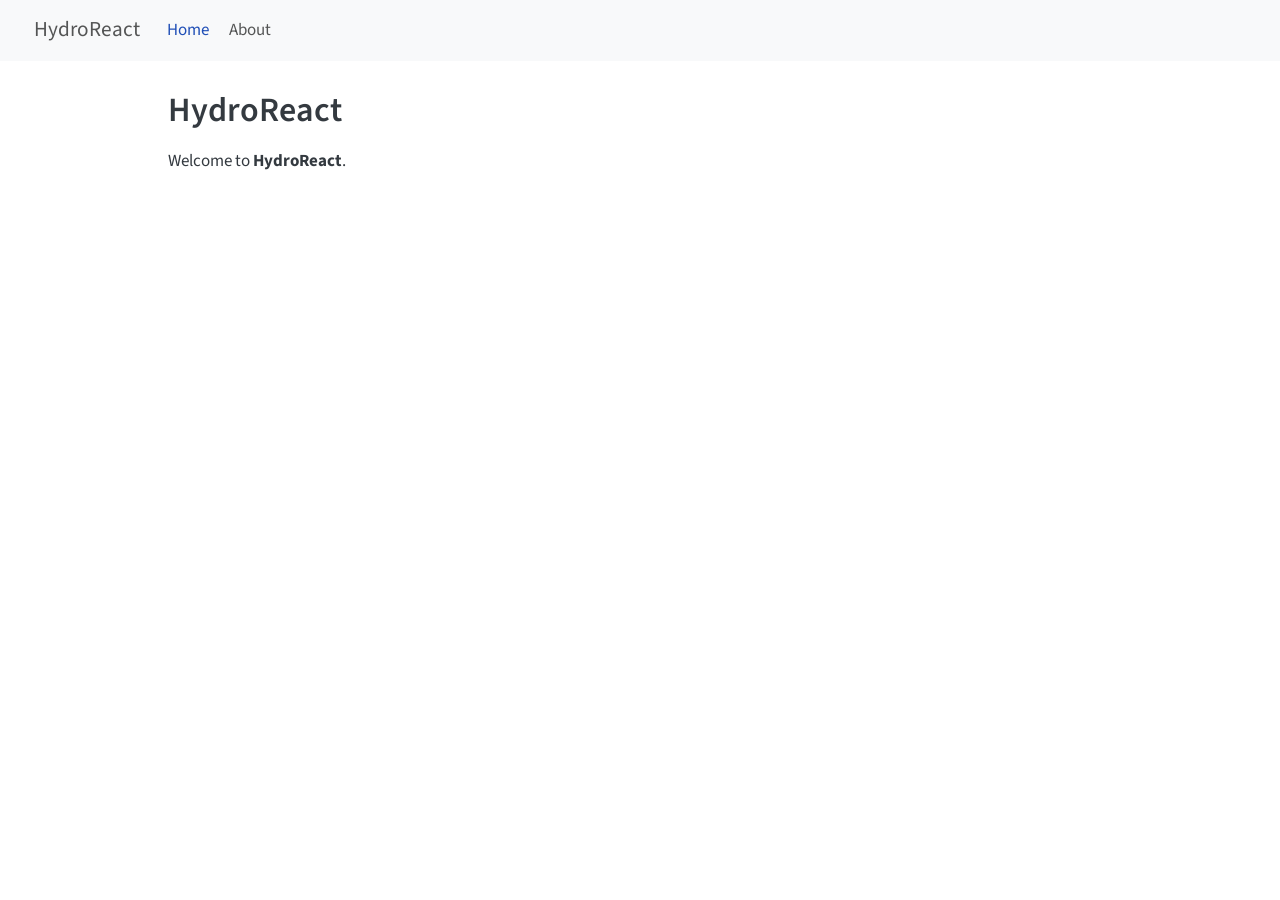
==== docs/index.html @ 9f64e788 "Update site" ====
<!DOCTYPE html>
<html xmlns="http://www.w3.org/1999/xhtml" lang="en" xml:lang="en"><head>

<meta charset="utf-8">
<meta name="generator" content="quarto-1.8.25">

<meta name="viewport" content="width=device-width, initial-scale=1.0, user-scalable=yes">


<title>HydroReact</title>
<style>
code{white-space: pre-wrap;}
span.smallcaps{font-variant: small-caps;}
div.columns{display: flex; gap: min(4vw, 1.5em);}
div.column{flex: auto; overflow-x: auto;}
div.hanging-indent{margin-left: 1.5em; text-indent: -1.5em;}
ul.task-list{list-style: none;}
ul.task-list li input[type="checkbox"] {
  width: 0.8em;
  margin: 0 0.8em 0.2em -1em; /* quarto-specific, see https://github.com/quarto-dev/quarto-cli/issues/4556 */ 
  vertical-align: middle;
}
</style>


<script src="site_libs/quarto-nav/quarto-nav.js"></script>
<script src="site_libs/quarto-nav/headroom.min.js"></script>
<script src="site_libs/clipboard/clipboard.min.js"></script>
<script src="site_libs/quarto-search/autocomplete.umd.js"></script>
<script src="site_libs/quarto-search/fuse.min.js"></script>
<script src="site_libs/quarto-search/quarto-search.js"></script>
<meta name="quarto:offset" content="./">
<script src="site_libs/quarto-html/quarto.js" type="module"></script>
<script src="site_libs/quarto-html/tabsets/tabsets.js" type="module"></script>
<script src="site_libs/quarto-html/axe/axe-check.js" type="module"></script>
<script src="site_libs/quarto-html/popper.min.js"></script>
<script src="site_libs/quarto-html/tippy.umd.min.js"></script>
<script src="site_libs/quarto-html/anchor.min.js"></script>
<link href="site_libs/quarto-html/tippy.css" rel="stylesheet">
<link href="site_libs/quarto-html/quarto-syntax-highlighting-7b89279ff1a6dce999919e0e67d4d9ec.css" rel="stylesheet" id="quarto-text-highlighting-styles">
<script src="site_libs/bootstrap/bootstrap.min.js"></script>
<link href="site_libs/bootstrap/bootstrap-icons.css" rel="stylesheet">
<link href="site_libs/bootstrap/bootstrap-2e584f19560319f015f39d931eff79dd.min.css" rel="stylesheet" append-hash="true" id="quarto-bootstrap" data-mode="light">
<script id="quarto-search-options" type="application/json">{
  "location": "navbar",
  "copy-button": false,
  "collapse-after": 3,
  "panel-placement": "end",
  "type": "overlay",
  "limit": 50,
  "keyboard-shortcut": [
    "f",
    "/",
    "s"
  ],
  "show-item-context": false,
  "language": {
    "search-no-results-text": "No results",
    "search-matching-documents-text": "matching documents",
    "search-copy-link-title": "Copy link to search",
    "search-hide-matches-text": "Hide additional matches",
    "search-more-match-text": "more match in this document",
    "search-more-matches-text": "more matches in this document",
    "search-clear-button-title": "Clear",
    "search-text-placeholder": "",
    "search-detached-cancel-button-title": "Cancel",
    "search-submit-button-title": "Submit",
    "search-label": "Search"
  }
}</script>


</head>

<body class="nav-fixed quarto-light">

<div id="quarto-search-results"></div>
  <header id="quarto-header" class="headroom fixed-top">
    <nav class="navbar navbar-expand-lg " data-bs-theme="dark">
      <div class="navbar-container container-fluid">
      <div class="navbar-brand-container mx-auto">
    <a href="./index.html" class="navbar-brand navbar-brand-logo">
    </a>
    <a class="navbar-brand" href="./index.html">
    <span class="navbar-title">HydroReact</span>
    </a>
  </div>
            <div id="quarto-search" class="" title="Search"></div>
          <button class="navbar-toggler" type="button" data-bs-toggle="collapse" data-bs-target="#navbarCollapse" aria-controls="navbarCollapse" role="menu" aria-expanded="false" aria-label="Toggle navigation" onclick="if (window.quartoToggleHeadroom) { window.quartoToggleHeadroom(); }">
  <span class="navbar-toggler-icon"></span>
</button>
          <div class="collapse navbar-collapse" id="navbarCollapse">
            <ul class="navbar-nav navbar-nav-scroll me-auto">
  <li class="nav-item">
    <a class="nav-link active" href="./index.html" aria-current="page"> 
<span class="menu-text">Home</span></a>
  </li>  
  <li class="nav-item">
    <a class="nav-link" href="./about.html"> 
<span class="menu-text">About</span></a>
  </li>  
</ul>
          </div> <!-- /navcollapse -->
            <div class="quarto-navbar-tools">
</div>
      </div> <!-- /container-fluid -->
    </nav>
</header>
<!-- content -->
<div id="quarto-content" class="quarto-container page-columns page-rows-contents page-layout-article page-navbar">
<!-- sidebar -->
<!-- margin-sidebar -->
    <div id="quarto-margin-sidebar" class="sidebar margin-sidebar zindex-bottom">
        
    </div>
<!-- main -->
<main class="content" id="quarto-document-content">

<header id="title-block-header" class="quarto-title-block default">
<div class="quarto-title">
<h1 class="title">HydroReact</h1>
</div>



<div class="quarto-title-meta">

    
  
    
  </div>
  


</header>


<p>Welcome to <strong>HydroReact</strong>.</p>



</main> <!-- /main -->
<script id="quarto-html-after-body" type="application/javascript">
  window.document.addEventListener("DOMContentLoaded", function (event) {
    const icon = "";
    const anchorJS = new window.AnchorJS();
    anchorJS.options = {
      placement: 'right',
      icon: icon
    };
    anchorJS.add('.anchored');
    const isCodeAnnotation = (el) => {
      for (const clz of el.classList) {
        if (clz.startsWith('code-annotation-')) {                     
          return true;
        }
      }
      return false;
    }
    const onCopySuccess = function(e) {
      // button target
      const button = e.trigger;
      // don't keep focus
      button.blur();
      // flash "checked"
      button.classList.add('code-copy-button-checked');
      var currentTitle = button.getAttribute("title");
      button.setAttribute("title", "Copied!");
      let tooltip;
      if (window.bootstrap) {
        button.setAttribute("data-bs-toggle", "tooltip");
        button.setAttribute("data-bs-placement", "left");
        button.setAttribute("data-bs-title", "Copied!");
        tooltip = new bootstrap.Tooltip(button, 
          { trigger: "manual", 
            customClass: "code-copy-button-tooltip",
            offset: [0, -8]});
        tooltip.show();    
      }
      setTimeout(function() {
        if (tooltip) {
          tooltip.hide();
          button.removeAttribute("data-bs-title");
          button.removeAttribute("data-bs-toggle");
          button.removeAttribute("data-bs-placement");
        }
        button.setAttribute("title", currentTitle);
        button.classList.remove('code-copy-button-checked');
      }, 1000);
      // clear code selection
      e.clearSelection();
    }
    const getTextToCopy = function(trigger) {
      const outerScaffold = trigger.parentElement.cloneNode(true);
      const codeEl = outerScaffold.querySelector('code');
      for (const childEl of codeEl.children) {
        if (isCodeAnnotation(childEl)) {
          childEl.remove();
        }
      }
      return codeEl.innerText;
    }
    const clipboard = new window.ClipboardJS('.code-copy-button:not([data-in-quarto-modal])', {
      text: getTextToCopy
    });
    clipboard.on('success', onCopySuccess);
    if (window.document.getElementById('quarto-embedded-source-code-modal')) {
      const clipboardModal = new window.ClipboardJS('.code-copy-button[data-in-quarto-modal]', {
        text: getTextToCopy,
        container: window.document.getElementById('quarto-embedded-source-code-modal')
      });
      clipboardModal.on('success', onCopySuccess);
    }
      var localhostRegex = new RegExp(/^(?:http|https):\/\/localhost\:?[0-9]*\//);
      var mailtoRegex = new RegExp(/^mailto:/);
        var filterRegex = new RegExp('/' + window.location.host + '/');
      var isInternal = (href) => {
          return filterRegex.test(href) || localhostRegex.test(href) || mailtoRegex.test(href);
      }
      // Inspect non-navigation links and adorn them if external
     var links = window.document.querySelectorAll('a[href]:not(.nav-link):not(.navbar-brand):not(.toc-action):not(.sidebar-link):not(.sidebar-item-toggle):not(.pagination-link):not(.no-external):not([aria-hidden]):not(.dropdown-item):not(.quarto-navigation-tool):not(.about-link)');
      for (var i=0; i<links.length; i++) {
        const link = links[i];
        if (!isInternal(link.href)) {
          // undo the damage that might have been done by quarto-nav.js in the case of
          // links that we want to consider external
          if (link.dataset.originalHref !== undefined) {
            link.href = link.dataset.originalHref;
          }
        }
      }
    function tippyHover(el, contentFn, onTriggerFn, onUntriggerFn) {
      const config = {
        allowHTML: true,
        maxWidth: 500,
        delay: 100,
        arrow: false,
        appendTo: function(el) {
            return el.parentElement;
        },
        interactive: true,
        interactiveBorder: 10,
        theme: 'quarto',
        placement: 'bottom-start',
      };
      if (contentFn) {
        config.content = contentFn;
      }
      if (onTriggerFn) {
        config.onTrigger = onTriggerFn;
      }
      if (onUntriggerFn) {
        config.onUntrigger = onUntriggerFn;
      }
      window.tippy(el, config); 
    }
    const noterefs = window.document.querySelectorAll('a[role="doc-noteref"]');
    for (var i=0; i<noterefs.length; i++) {
      const ref = noterefs[i];
      tippyHover(ref, function() {
        // use id or data attribute instead here
        let href = ref.getAttribute('data-footnote-href') || ref.getAttribute('href');
        try { href = new URL(href).hash; } catch {}
        const id = href.replace(/^#\/?/, "");
        const note = window.document.getElementById(id);
        if (note) {
          return note.innerHTML;
        } else {
          return "";
        }
      });
    }
    const xrefs = window.document.querySelectorAll('a.quarto-xref');
    const processXRef = (id, note) => {
      // Strip column container classes
      const stripColumnClz = (el) => {
        el.classList.remove("page-full", "page-columns");
        if (el.children) {
          for (const child of el.children) {
            stripColumnClz(child);
          }
        }
      }
      stripColumnClz(note)
      if (id === null || id.startsWith('sec-')) {
        // Special case sections, only their first couple elements
        const container = document.createElement("div");
        if (note.children && note.children.length > 2) {
          container.appendChild(note.children[0].cloneNode(true));
          for (let i = 1; i < note.children.length; i++) {
            const child = note.children[i];
            if (child.tagName === "P" && child.innerText === "") {
              continue;
            } else {
              container.appendChild(child.cloneNode(true));
              break;
            }
          }
          if (window.Quarto?.typesetMath) {
            window.Quarto.typesetMath(container);
          }
          return container.innerHTML
        } else {
          if (window.Quarto?.typesetMath) {
            window.Quarto.typesetMath(note);
          }
          return note.innerHTML;
        }
      } else {
        // Remove any anchor links if they are present
        const anchorLink = note.querySelector('a.anchorjs-link');
        if (anchorLink) {
          anchorLink.remove();
        }
        if (window.Quarto?.typesetMath) {
          window.Quarto.typesetMath(note);
        }
        if (note.classList.contains("callout")) {
          return note.outerHTML;
        } else {
          return note.innerHTML;
        }
      }
    }
    for (var i=0; i<xrefs.length; i++) {
      const xref = xrefs[i];
      tippyHover(xref, undefined, function(instance) {
        instance.disable();
        let url = xref.getAttribute('href');
        let hash = undefined; 
        if (url.startsWith('#')) {
          hash = url;
        } else {
          try { hash = new URL(url).hash; } catch {}
        }
        if (hash) {
          const id = hash.replace(/^#\/?/, "");
          const note = window.document.getElementById(id);
          if (note !== null) {
            try {
              const html = processXRef(id, note.cloneNode(true));
              instance.setContent(html);
            } finally {
              instance.enable();
              instance.show();
            }
          } else {
            // See if we can fetch this
            fetch(url.split('#')[0])
            .then(res => res.text())
            .then(html => {
              const parser = new DOMParser();
              const htmlDoc = parser.parseFromString(html, "text/html");
              const note = htmlDoc.getElementById(id);
              if (note !== null) {
                const html = processXRef(id, note);
                instance.setContent(html);
              } 
            }).finally(() => {
              instance.enable();
              instance.show();
            });
          }
        } else {
          // See if we can fetch a full url (with no hash to target)
          // This is a special case and we should probably do some content thinning / targeting
          fetch(url)
          .then(res => res.text())
          .then(html => {
            const parser = new DOMParser();
            const htmlDoc = parser.parseFromString(html, "text/html");
            const note = htmlDoc.querySelector('main.content');
            if (note !== null) {
              // This should only happen for chapter cross references
              // (since there is no id in the URL)
              // remove the first header
              if (note.children.length > 0 && note.children[0].tagName === "HEADER") {
                note.children[0].remove();
              }
              const html = processXRef(null, note);
              instance.setContent(html);
            } 
          }).finally(() => {
            instance.enable();
            instance.show();
          });
        }
      }, function(instance) {
      });
    }
        let selectedAnnoteEl;
        const selectorForAnnotation = ( cell, annotation) => {
          let cellAttr = 'data-code-cell="' + cell + '"';
          let lineAttr = 'data-code-annotation="' +  annotation + '"';
          const selector = 'span[' + cellAttr + '][' + lineAttr + ']';
          return selector;
        }
        const selectCodeLines = (annoteEl) => {
          const doc = window.document;
          const targetCell = annoteEl.getAttribute("data-target-cell");
          const targetAnnotation = annoteEl.getAttribute("data-target-annotation");
          const annoteSpan = window.document.querySelector(selectorForAnnotation(targetCell, targetAnnotation));
          const lines = annoteSpan.getAttribute("data-code-lines").split(",");
          const lineIds = lines.map((line) => {
            return targetCell + "-" + line;
          })
          let top = null;
          let height = null;
          let parent = null;
          if (lineIds.length > 0) {
              //compute the position of the single el (top and bottom and make a div)
              const el = window.document.getElementById(lineIds[0]);
              top = el.offsetTop;
              height = el.offsetHeight;
              parent = el.parentElement.parentElement;
            if (lineIds.length > 1) {
              const lastEl = window.document.getElementById(lineIds[lineIds.length - 1]);
              const bottom = lastEl.offsetTop + lastEl.offsetHeight;
              height = bottom - top;
            }
            if (top !== null && height !== null && parent !== null) {
              // cook up a div (if necessary) and position it 
              let div = window.document.getElementById("code-annotation-line-highlight");
              if (div === null) {
                div = window.document.createElement("div");
                div.setAttribute("id", "code-annotation-line-highlight");
                div.style.position = 'absolute';
                parent.appendChild(div);
              }
              div.style.top = top - 2 + "px";
              div.style.height = height + 4 + "px";
              div.style.left = 0;
              let gutterDiv = window.document.getElementById("code-annotation-line-highlight-gutter");
              if (gutterDiv === null) {
                gutterDiv = window.document.createElement("div");
                gutterDiv.setAttribute("id", "code-annotation-line-highlight-gutter");
                gutterDiv.style.position = 'absolute';
                const codeCell = window.document.getElementById(targetCell);
                const gutter = codeCell.querySelector('.code-annotation-gutter');
                gutter.appendChild(gutterDiv);
              }
              gutterDiv.style.top = top - 2 + "px";
              gutterDiv.style.height = height + 4 + "px";
            }
            selectedAnnoteEl = annoteEl;
          }
        };
        const unselectCodeLines = () => {
          const elementsIds = ["code-annotation-line-highlight", "code-annotation-line-highlight-gutter"];
          elementsIds.forEach((elId) => {
            const div = window.document.getElementById(elId);
            if (div) {
              div.remove();
            }
          });
          selectedAnnoteEl = undefined;
        };
          // Handle positioning of the toggle
      window.addEventListener(
        "resize",
        throttle(() => {
          elRect = undefined;
          if (selectedAnnoteEl) {
            selectCodeLines(selectedAnnoteEl);
          }
        }, 10)
      );
      function throttle(fn, ms) {
      let throttle = false;
      let timer;
        return (...args) => {
          if(!throttle) { // first call gets through
              fn.apply(this, args);
              throttle = true;
          } else { // all the others get throttled
              if(timer) clearTimeout(timer); // cancel #2
              timer = setTimeout(() => {
                fn.apply(this, args);
                timer = throttle = false;
              }, ms);
          }
        };
      }
        // Attach click handler to the DT
        const annoteDls = window.document.querySelectorAll('dt[data-target-cell]');
        for (const annoteDlNode of annoteDls) {
          annoteDlNode.addEventListener('click', (event) => {
            const clickedEl = event.target;
            if (clickedEl !== selectedAnnoteEl) {
              unselectCodeLines();
              const activeEl = window.document.querySelector('dt[data-target-cell].code-annotation-active');
              if (activeEl) {
                activeEl.classList.remove('code-annotation-active');
              }
              selectCodeLines(clickedEl);
              clickedEl.classList.add('code-annotation-active');
            } else {
              // Unselect the line
              unselectCodeLines();
              clickedEl.classList.remove('code-annotation-active');
            }
          });
        }
    const findCites = (el) => {
      const parentEl = el.parentElement;
      if (parentEl) {
        const cites = parentEl.dataset.cites;
        if (cites) {
          return {
            el,
            cites: cites.split(' ')
          };
        } else {
          return findCites(el.parentElement)
        }
      } else {
        return undefined;
      }
    };
    var bibliorefs = window.document.querySelectorAll('a[role="doc-biblioref"]');
    for (var i=0; i<bibliorefs.length; i++) {
      const ref = bibliorefs[i];
      const citeInfo = findCites(ref);
      if (citeInfo) {
        tippyHover(citeInfo.el, function() {
          var popup = window.document.createElement('div');
          citeInfo.cites.forEach(function(cite) {
            var citeDiv = window.document.createElement('div');
            citeDiv.classList.add('hanging-indent');
            citeDiv.classList.add('csl-entry');
            var biblioDiv = window.document.getElementById('ref-' + cite);
            if (biblioDiv) {
              citeDiv.innerHTML = biblioDiv.innerHTML;
            }
            popup.appendChild(citeDiv);
          });
          return popup.innerHTML;
        });
      }
    }
  });
  </script>
</div> <!-- /content -->




</body></html>
---- docs/site_libs/quarto-html/tippy.css ----
.tippy-box[data-animation=fade][data-state=hidden]{opacity:0}[data-tippy-root]{max-width:calc(100vw - 10px)}.tippy-box{position:relative;background-color:#333;color:#fff;border-radius:4px;font-size:14px;line-height:1.4;white-space:normal;outline:0;transition-property:transform,visibility,opacity}.tippy-box[data-placement^=top]>.tippy-arrow{bottom:0}.tippy-box[data-placement^=top]>.tippy-arrow:before{bottom:-7px;left:0;border-width:8px 8px 0;border-top-color:initial;transform-origin:center top}.tippy-box[data-placement^=bottom]>.tippy-arrow{top:0}.tippy-box[data-placement^=bottom]>.tippy-arrow:before{top:-7px;left:0;border-width:0 8px 8px;border-bottom-color:initial;transform-origin:center bottom}.tippy-box[data-placement^=left]>.tippy-arrow{right:0}.tippy-box[data-placement^=left]>.tippy-arrow:before{border-width:8px 0 8px 8px;border-left-color:initial;right:-7px;transform-origin:center left}.tippy-box[data-placement^=right]>.tippy-arrow{left:0}.tippy-box[data-placement^=right]>.tippy-arrow:before{left:-7px;border-width:8px 8px 8px 0;border-right-color:initial;transform-origin:center right}.tippy-box[data-inertia][data-state=visible]{transition-timing-function:cubic-bezier(.54,1.5,.38,1.11)}.tippy-arrow{width:16px;height:16px;color:#333}.tippy-arrow:before{content:"";position:absolute;border-color:transparent;border-style:solid}.tippy-content{position:relative;padding:5px 9px;z-index:1}
---- docs/site_libs/quarto-html/quarto-syntax-highlighting-7b89279ff1a6dce999919e0e67d4d9ec.css ----
/* quarto syntax highlight colors */
:root {
  --quarto-hl-ot-color: #003B4F;
  --quarto-hl-at-color: #657422;
  --quarto-hl-ss-color: #20794D;
  --quarto-hl-an-color: #5E5E5E;
  --quarto-hl-fu-color: #4758AB;
  --quarto-hl-st-color: #20794D;
  --quarto-hl-cf-color: #003B4F;
  --quarto-hl-op-color: #5E5E5E;
  --quarto-hl-er-color: #AD0000;
  --quarto-hl-bn-color: #AD0000;
  --quarto-hl-al-color: #AD0000;
  --quarto-hl-va-color: #111111;
  --quarto-hl-bu-color: inherit;
  --quarto-hl-ex-color: inherit;
  --quarto-hl-pp-color: #AD0000;
  --quarto-hl-in-color: #5E5E5E;
  --quarto-hl-vs-color: #20794D;
  --quarto-hl-wa-color: #5E5E5E;
  --quarto-hl-do-color: #5E5E5E;
  --quarto-hl-im-color: #00769E;
  --quarto-hl-ch-color: #20794D;
  --quarto-hl-dt-color: #AD0000;
  --quarto-hl-fl-color: #AD0000;
  --quarto-hl-co-color: #5E5E5E;
  --quarto-hl-cv-color: #5E5E5E;
  --quarto-hl-cn-color: #8f5902;
  --quarto-hl-sc-color: #5E5E5E;
  --quarto-hl-dv-color: #AD0000;
  --quarto-hl-kw-color: #003B4F;
}

/* other quarto variables */
:root {
  --quarto-font-monospace: SFMono-Regular, Menlo, Monaco, Consolas, "Liberation Mono", "Courier New", monospace;
}

/* syntax highlight based on Pandoc's rules */
pre > code.sourceCode > span {
  color: #003B4F;
}

code.sourceCode > span {
  color: #003B4F;
}

div.sourceCode,
div.sourceCode pre.sourceCode {
  color: #003B4F;
}

/* Normal */
code span {
  color: #003B4F;
}

/* Alert */
code span.al {
  color: #AD0000;
  font-style: inherit;
}

/* Annotation */
code span.an {
  color: #5E5E5E;
  font-style: inherit;
}

/* Attribute */
code span.at {
  color: #657422;
  font-style: inherit;
}

/* BaseN */
code span.bn {
  color: #AD0000;
  font-style: inherit;
}

/* BuiltIn */
code span.bu {
  font-style: inherit;
}

/* ControlFlow */
code span.cf {
  color: #003B4F;
  font-weight: bold;
  font-style: inherit;
}

/* Char */
code span.ch {
  color: #20794D;
  font-style: inherit;
}

/* Constant */
code span.cn {
  color: #8f5902;
  font-style: inherit;
}

/* Comment */
code span.co {
  color: #5E5E5E;
  font-style: inherit;
}

/* CommentVar */
code span.cv {
  color: #5E5E5E;
  font-style: italic;
}

/* Documentation */
code span.do {
  color: #5E5E5E;
  font-style: italic;
}

/* DataType */
code span.dt {
  color: #AD0000;
  font-style: inherit;
}

/* DecVal */
code span.dv {
  color: #AD0000;
  font-style: inherit;
}

/* Error */
code span.er {
  color: #AD0000;
  font-style: inherit;
}

/* Extension */
code span.ex {
  font-style: inherit;
}

/* Float */
code span.fl {
  color: #AD0000;
  font-style: inherit;
}

/* Function */
code span.fu {
  color: #4758AB;
  font-style: inherit;
}

/* Import */
code span.im {
  color: #00769E;
  font-style: inherit;
}

/* Information */
code span.in {
  color: #5E5E5E;
  font-style: inherit;
}

/* Keyword */
code span.kw {
  color: #003B4F;
  font-weight: bold;
  font-style: inherit;
}

/* Operator */
code span.op {
  color: #5E5E5E;
  font-style: inherit;
}

/* Other */
code span.ot {
  color: #003B4F;
  font-style: inherit;
}

/* Preprocessor */
code span.pp {
  color: #AD0000;
  font-style: inherit;
}

/* SpecialChar */
code span.sc {
  color: #5E5E5E;
  font-style: inherit;
}

/* SpecialString */
code span.ss {
  color: #20794D;
  font-style: inherit;
}

/* String */
code span.st {
  color: #20794D;
  font-style: inherit;
}

/* Variable */
code span.va {
  color: #111111;
  font-style: inherit;
}

/* VerbatimString */
code span.vs {
  color: #20794D;
  font-style: inherit;
}

/* Warning */
code span.wa {
  color: #5E5E5E;
  font-style: italic;
}

.prevent-inlining {
  content: "</";
}

/*# sourceMappingURL=3944bc705cfaf4c80e56f77c5205168a.css.map */
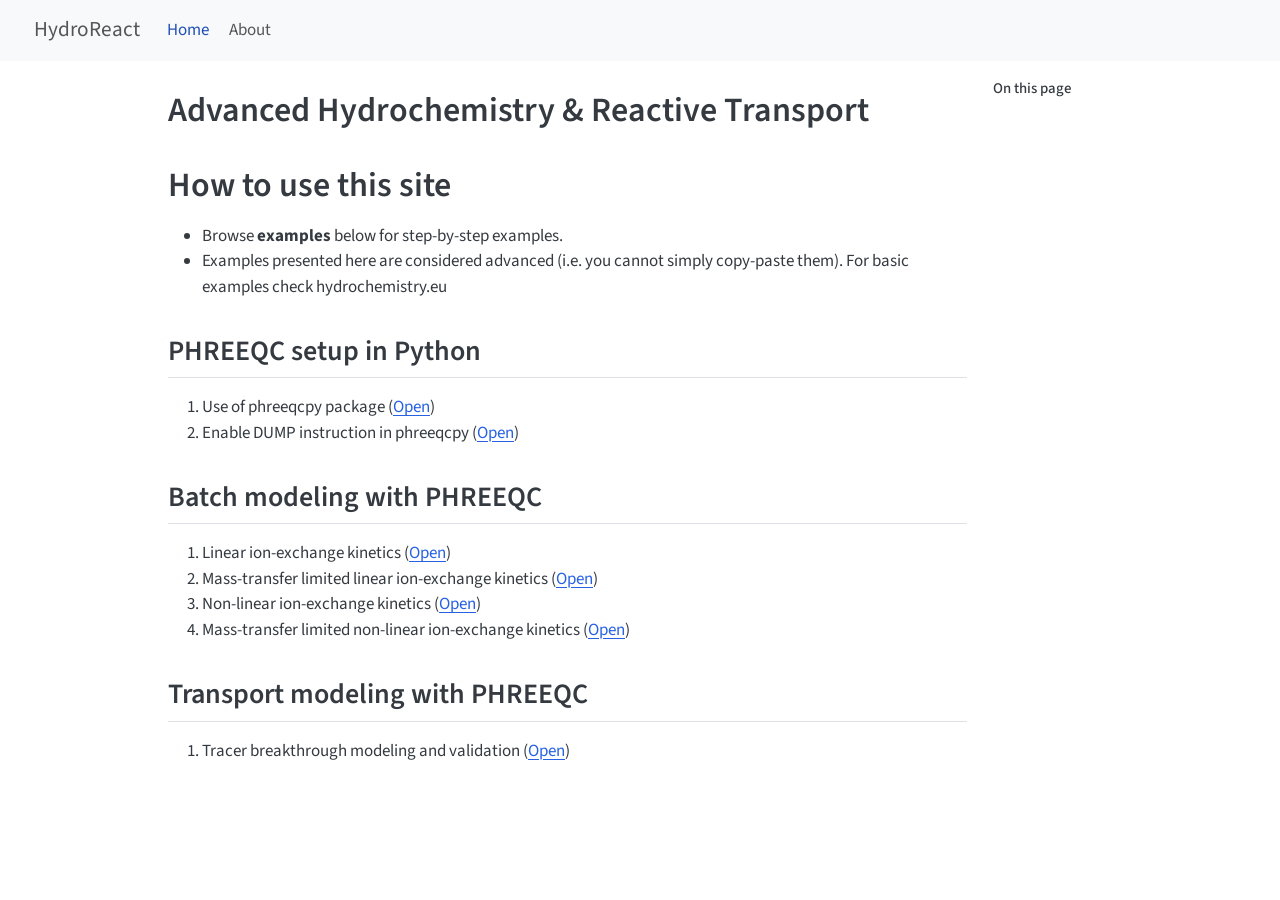
==== commit 8b108ecf: "Added lineak kinetics article, updated index" ====
--- a/docs/index.html
+++ b/docs/index.html
@@ -7,7 +7,7 @@
 <meta name="viewport" content="width=device-width, initial-scale=1.0, user-scalable=yes">
 
 
-<title>HydroReact</title>
+<title>Advanced Hydrochemistry &amp; Reactive Transport – HydroReact</title>
 <style>
 code{white-space: pre-wrap;}
 span.smallcaps{font-variant: small-caps;}
@@ -110,15 +110,26 @@
 <div id="quarto-content" class="quarto-container page-columns page-rows-contents page-layout-article page-navbar">
 <!-- sidebar -->
 <!-- margin-sidebar -->
-    <div id="quarto-margin-sidebar" class="sidebar margin-sidebar zindex-bottom">
-        
+    <div id="quarto-margin-sidebar" class="sidebar margin-sidebar">
+        <nav id="TOC" role="doc-toc" class="toc-active">
+    <h2 id="toc-title">On this page</h2>
+   
+  <ul class="collapse">
+  <li><a href="#how-to-use-this-site" id="toc-how-to-use-this-site" class="nav-link active" data-scroll-target="#how-to-use-this-site">How to use this site</a>
+  <ul class="collapse">
+  <li><a href="#phreeqc-setup-in-python" id="toc-phreeqc-setup-in-python" class="nav-link" data-scroll-target="#phreeqc-setup-in-python">PHREEQC setup in Python</a></li>
+  <li><a href="#batch-modeling-with-phreeqc" id="toc-batch-modeling-with-phreeqc" class="nav-link" data-scroll-target="#batch-modeling-with-phreeqc">Batch modeling with PHREEQC</a></li>
+  <li><a href="#transport-modeling-with-phreeqc" id="toc-transport-modeling-with-phreeqc" class="nav-link" data-scroll-target="#transport-modeling-with-phreeqc">Transport modeling with PHREEQC</a></li>
+  </ul></li>
+  </ul>
+</nav>
     </div>
 <!-- main -->
 <main class="content" id="quarto-document-content">
 
 <header id="title-block-header" class="quarto-title-block default">
 <div class="quarto-title">
-<h1 class="title">HydroReact</h1>
+<h1 class="title">Advanced Hydrochemistry &amp; Reactive Transport</h1>
 </div>
 
 
@@ -135,9 +146,37 @@
 </header>
 
 
-<p>Welcome to <strong>HydroReact</strong>.</p>
-
-
+<section id="how-to-use-this-site" class="level1">
+<h1>How to use this site</h1>
+<ul>
+<li>Browse <strong>examples</strong> below for step-by-step examples.</li>
+<li>Examples presented here are considered advanced (i.e.&nbsp;you cannot simply copy-paste them). For basic examples check hydrochemistry.eu</li>
+</ul>
+<section id="phreeqc-setup-in-python" class="level2">
+<h2 class="anchored" data-anchor-id="phreeqc-setup-in-python">PHREEQC setup in Python</h2>
+<ol type="1">
+<li>Use of phreeqcpy package (<a href="./examples/phreeqc-in-python.html">Open</a>)</li>
+<li>Enable DUMP instruction in phreeqcpy (<a href="./examples/add-dump-phreeqcpy.html">Open</a>)</li>
+</ol>
+</section>
+<section id="batch-modeling-with-phreeqc" class="level2">
+<h2 class="anchored" data-anchor-id="batch-modeling-with-phreeqc">Batch modeling with PHREEQC</h2>
+<ol type="1">
+<li>Linear ion-exchange kinetics (<a href="./examples/linear-ion-exchange-kinetics.html">Open</a>)</li>
+<li>Mass-transfer limited linear ion-exchange kinetics (<a href="./examples/mass-transfer-linear-ion-exchange-kinetics.html">Open</a>)</li>
+<li>Non-linear ion-exchange kinetics (<a href="./examples/non-linear-ion-exchange-kinetics.html">Open</a>)</li>
+<li>Mass-transfer limited non-linear ion-exchange kinetics (<a href="./examples/mass-transfer-non-linear-ion-exchange-kinetics.html">Open</a>)</li>
+</ol>
+</section>
+<section id="transport-modeling-with-phreeqc" class="level2">
+<h2 class="anchored" data-anchor-id="transport-modeling-with-phreeqc">Transport modeling with PHREEQC</h2>
+<ol type="1">
+<li>Tracer breakthrough modeling and validation (<a href="./examples/tracer-breakthrough.html">Open</a>)</li>
+</ol>
+
+
+</section>
+</section>
 
 </main> <!-- /main -->
 <script id="quarto-html-after-body" type="application/javascript">
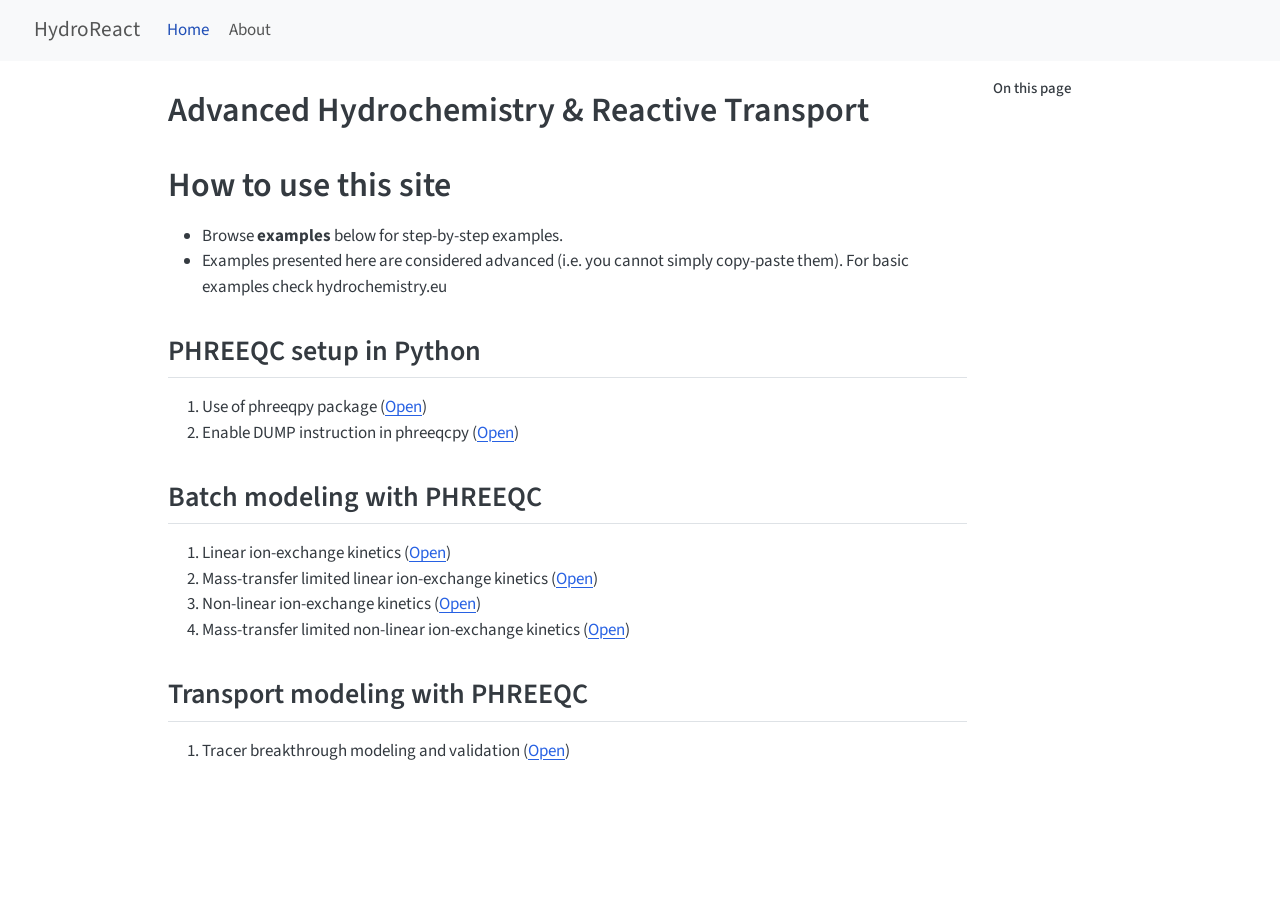
==== commit 14293879: "Added phreeqpy instructions" ====
--- a/docs/index.html
+++ b/docs/index.html
@@ -155,7 +155,7 @@
 <section id="phreeqc-setup-in-python" class="level2">
 <h2 class="anchored" data-anchor-id="phreeqc-setup-in-python">PHREEQC setup in Python</h2>
 <ol type="1">
-<li>Use of phreeqcpy package (<a href="./examples/phreeqc-in-python.html">Open</a>)</li>
+<li>Use of phreeqpy package (<a href="./examples/phreeqc-in-python.html">Open</a>)</li>
 <li>Enable DUMP instruction in phreeqcpy (<a href="./examples/add-dump-phreeqcpy.html">Open</a>)</li>
 </ol>
 </section>
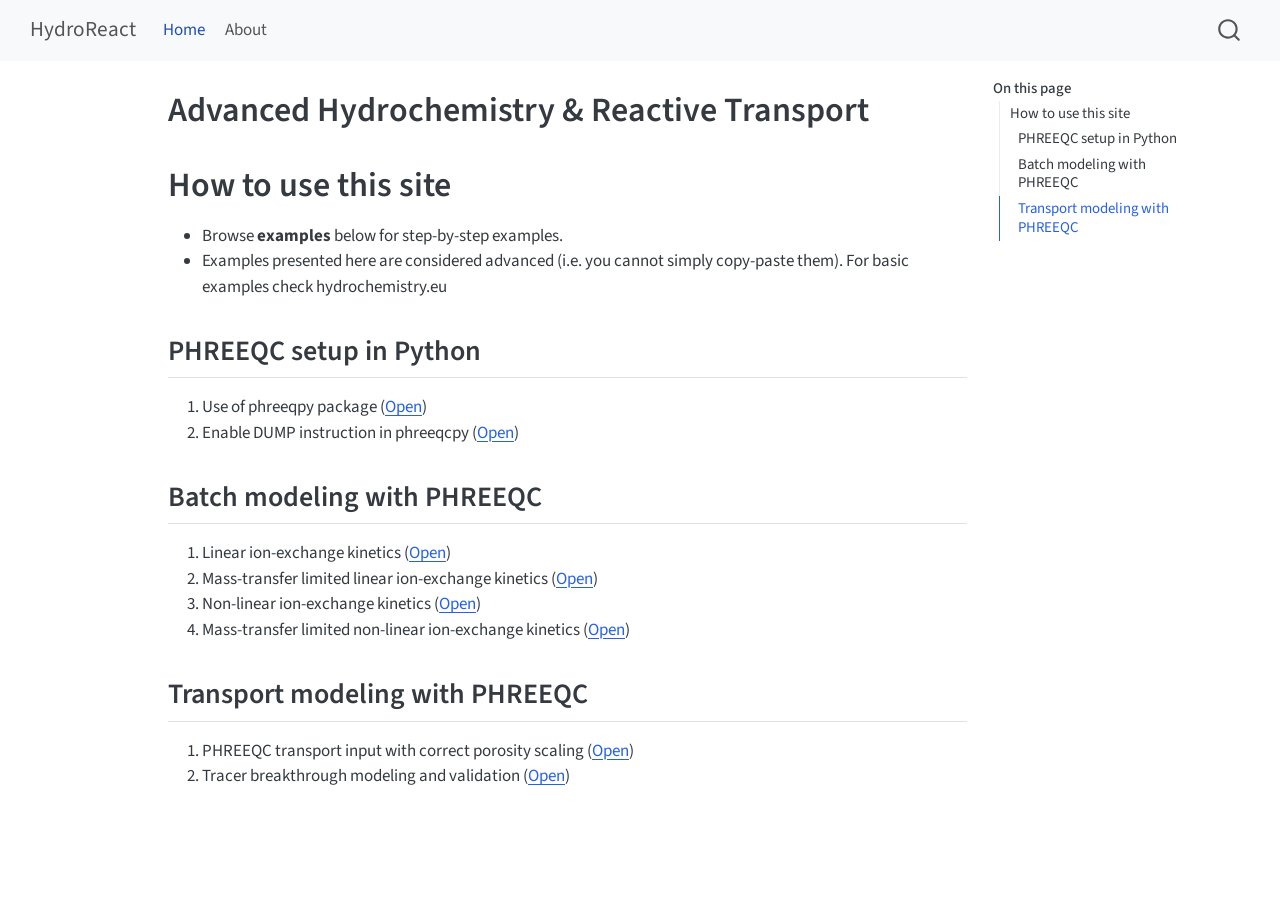
==== commit 960aeecd: "Add porosity-aware PHREEQC transport article and rebuild site" ====
--- a/docs/index.html
+++ b/docs/index.html
@@ -2,13 +2,16 @@
 <html xmlns="http://www.w3.org/1999/xhtml" lang="en" xml:lang="en"><head>
 
 <meta charset="utf-8">
-<meta name="generator" content="quarto-1.8.25">
+<meta name="generator" content="quarto-1.9.30">
 
 <meta name="viewport" content="width=device-width, initial-scale=1.0, user-scalable=yes">
 
 
 <title>Advanced Hydrochemistry &amp; Reactive Transport – HydroReact</title>
 <style>
+/* Default styles provided by pandoc.
+** See https://pandoc.org/MANUAL.html#variables-for-html for config info.
+*/
 code{white-space: pre-wrap;}
 span.smallcaps{font-variant: small-caps;}
 div.columns{display: flex; gap: min(4vw, 1.5em);}
@@ -32,15 +35,14 @@
 <meta name="quarto:offset" content="./">
 <script src="site_libs/quarto-html/quarto.js" type="module"></script>
 <script src="site_libs/quarto-html/tabsets/tabsets.js" type="module"></script>
-<script src="site_libs/quarto-html/axe/axe-check.js" type="module"></script>
 <script src="site_libs/quarto-html/popper.min.js"></script>
 <script src="site_libs/quarto-html/tippy.umd.min.js"></script>
 <script src="site_libs/quarto-html/anchor.min.js"></script>
 <link href="site_libs/quarto-html/tippy.css" rel="stylesheet">
-<link href="site_libs/quarto-html/quarto-syntax-highlighting-7b89279ff1a6dce999919e0e67d4d9ec.css" rel="stylesheet" id="quarto-text-highlighting-styles">
+<link href="site_libs/quarto-html/quarto-syntax-highlighting-b6a8276bf55561bdbc268162d41bd1f7.css" rel="stylesheet" id="quarto-text-highlighting-styles">
 <script src="site_libs/bootstrap/bootstrap.min.js"></script>
 <link href="site_libs/bootstrap/bootstrap-icons.css" rel="stylesheet">
-<link href="site_libs/bootstrap/bootstrap-2e584f19560319f015f39d931eff79dd.min.css" rel="stylesheet" append-hash="true" id="quarto-bootstrap" data-mode="light">
+<link href="site_libs/bootstrap/bootstrap-a0f9fd0d421825b736dc1bbcbcba2219.min.css" rel="stylesheet" append-hash="true" id="quarto-bootstrap" data-mode="light">
 <script id="quarto-search-options" type="application/json">{
   "location": "navbar",
   "copy-button": false,
@@ -79,8 +81,6 @@
     <nav class="navbar navbar-expand-lg " data-bs-theme="dark">
       <div class="navbar-container container-fluid">
       <div class="navbar-brand-container mx-auto">
-    <a href="./index.html" class="navbar-brand navbar-brand-logo">
-    </a>
     <a class="navbar-brand" href="./index.html">
     <span class="navbar-title">HydroReact</span>
     </a>
@@ -171,6 +171,7 @@
 <section id="transport-modeling-with-phreeqc" class="level2">
 <h2 class="anchored" data-anchor-id="transport-modeling-with-phreeqc">Transport modeling with PHREEQC</h2>
 <ol type="1">
+<li>PHREEQC transport input with correct porosity scaling (<a href="./examples/phreeqc-transport-right-input.html">Open</a>)</li>
 <li>Tracer breakthrough modeling and validation (<a href="./examples/tracer-breakthrough.html">Open</a>)</li>
 </ol>
 
--- a/docs/site_libs/quarto-html/quarto-syntax-highlighting-b6a8276bf55561bdbc268162d41bd1f7.css
+++ b/docs/site_libs/quarto-html/quarto-syntax-highlighting-b6a8276bf55561bdbc268162d41bd1f7.css
@@ -0,0 +1,236 @@
+/* quarto syntax highlight colors */
+:root {
+  --quarto-hl-ot-color: #003B4F;
+  --quarto-hl-at-color: #657422;
+  --quarto-hl-ss-color: #20794D;
+  --quarto-hl-an-color: #5E5E5E;
+  --quarto-hl-fu-color: #4758AB;
+  --quarto-hl-st-color: #20794D;
+  --quarto-hl-cf-color: #003B4F;
+  --quarto-hl-op-color: #5E5E5E;
+  --quarto-hl-er-color: #AD0000;
+  --quarto-hl-bn-color: #AD0000;
+  --quarto-hl-al-color: #AD0000;
+  --quarto-hl-va-color: #111111;
+  --quarto-hl-bu-color: inherit;
+  --quarto-hl-ex-color: inherit;
+  --quarto-hl-pp-color: #AD0000;
+  --quarto-hl-in-color: #5E5E5E;
+  --quarto-hl-vs-color: #20794D;
+  --quarto-hl-wa-color: #5E5E5E;
+  --quarto-hl-do-color: #5E5E5E;
+  --quarto-hl-im-color: #00769E;
+  --quarto-hl-ch-color: #20794D;
+  --quarto-hl-dt-color: #AD0000;
+  --quarto-hl-fl-color: #AD0000;
+  --quarto-hl-co-color: #5E5E5E;
+  --quarto-hl-cv-color: #5E5E5E;
+  --quarto-hl-cn-color: #8f5902;
+  --quarto-hl-sc-color: #5E5E5E;
+  --quarto-hl-dv-color: #AD0000;
+  --quarto-hl-kw-color: #003B4F;
+}
+
+/* other quarto variables */
+:root {
+  --quarto-font-monospace: SFMono-Regular, Menlo, Monaco, Consolas, "Liberation Mono", "Courier New", monospace;
+}
+
+/* syntax highlight based on Pandoc's rules */
+pre > code.sourceCode > span {
+  color: #003B4F;
+}
+
+code.sourceCode > span {
+  color: #003B4F;
+}
+
+div.sourceCode,
+div.sourceCode pre.sourceCode {
+  color: #003B4F;
+}
+
+/* Normal */
+code span {
+  color: #003B4F;
+}
+
+/* Alert */
+code span.al {
+  color: #AD0000;
+  font-style: inherit;
+}
+
+/* Annotation */
+code span.an {
+  color: #5E5E5E;
+  font-style: inherit;
+}
+
+/* Attribute */
+code span.at {
+  color: #657422;
+  font-style: inherit;
+}
+
+/* BaseN */
+code span.bn {
+  color: #AD0000;
+  font-style: inherit;
+}
+
+/* BuiltIn */
+code span.bu {
+  font-style: inherit;
+}
+
+/* ControlFlow */
+code span.cf {
+  color: #003B4F;
+  font-weight: bold;
+  font-style: inherit;
+}
+
+/* Char */
+code span.ch {
+  color: #20794D;
+  font-style: inherit;
+}
+
+/* Constant */
+code span.cn {
+  color: #8f5902;
+  font-style: inherit;
+}
+
+/* Comment */
+code span.co {
+  color: #5E5E5E;
+  font-style: inherit;
+}
+
+/* CommentVar */
+code span.cv {
+  color: #5E5E5E;
+  font-style: italic;
+}
+
+/* Documentation */
+code span.do {
+  color: #5E5E5E;
+  font-style: italic;
+}
+
+/* DataType */
+code span.dt {
+  color: #AD0000;
+  font-style: inherit;
+}
+
+/* DecVal */
+code span.dv {
+  color: #AD0000;
+  font-style: inherit;
+}
+
+/* Error */
+code span.er {
+  color: #AD0000;
+  font-style: inherit;
+}
+
+/* Extension */
+code span.ex {
+  font-style: inherit;
+}
+
+/* Float */
+code span.fl {
+  color: #AD0000;
+  font-style: inherit;
+}
+
+/* Function */
+code span.fu {
+  color: #4758AB;
+  font-style: inherit;
+}
+
+/* Import */
+code span.im {
+  color: #00769E;
+  font-style: inherit;
+}
+
+/* Information */
+code span.in {
+  color: #5E5E5E;
+  font-style: inherit;
+}
+
+/* Keyword */
+code span.kw {
+  color: #003B4F;
+  font-weight: bold;
+  font-style: inherit;
+}
+
+/* Operator */
+code span.op {
+  color: #5E5E5E;
+  font-style: inherit;
+}
+
+/* Other */
+code span.ot {
+  color: #003B4F;
+  font-style: inherit;
+}
+
+/* Preprocessor */
+code span.pp {
+  color: #AD0000;
+  font-style: inherit;
+}
+
+/* SpecialChar */
+code span.sc {
+  color: #5E5E5E;
+  font-style: inherit;
+}
+
+/* SpecialString */
+code span.ss {
+  color: #20794D;
+  font-style: inherit;
+}
+
+/* String */
+code span.st {
+  color: #20794D;
+  font-style: inherit;
+}
+
+/* Variable */
+code span.va {
+  color: #111111;
+  font-style: inherit;
+}
+
+/* VerbatimString */
+code span.vs {
+  color: #20794D;
+  font-style: inherit;
+}
+
+/* Warning */
+code span.wa {
+  color: #5E5E5E;
+  font-style: italic;
+}
+
+.prevent-inlining {
+  content: "</";
+}
+
+/*# sourceMappingURL=5eae6a9ed249137e627790aed33a8396.css.map */
